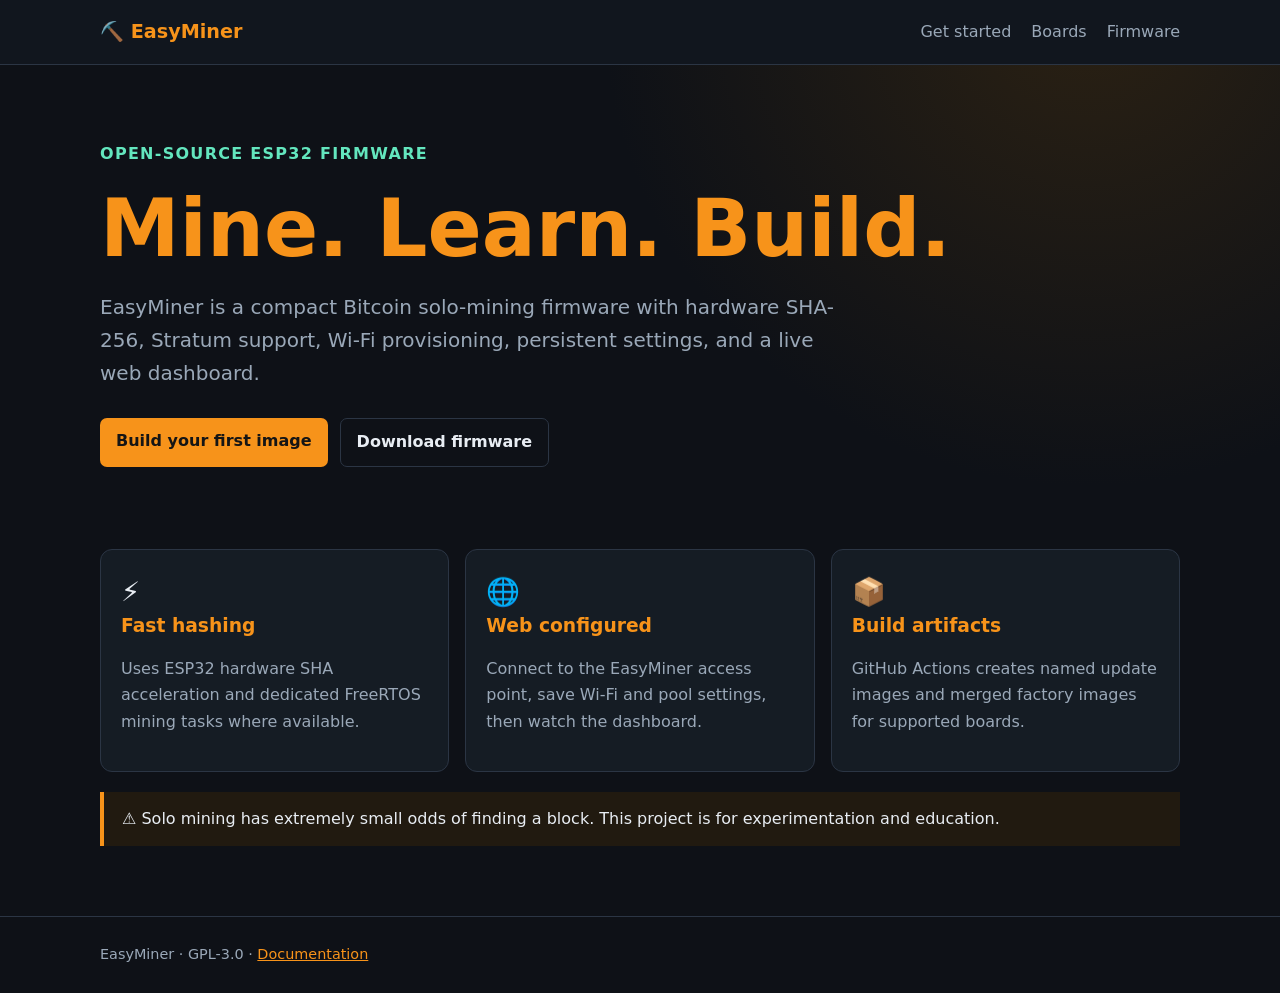
==== docs/index.html @ faf9efa2 "publish code" ====
<!doctype html>
<html lang="en"><head><meta charset="utf-8"><meta name="viewport" content="width=device-width,initial-scale=1"><meta name="description" content="EasyMiner open-source Bitcoin solo-mining firmware for ESP32"><title>EasyMiner · ESP32 Bitcoin miner</title><link rel="stylesheet" href="style.css"></head>
<body><nav class="nav"><div class="wrap"><a class="brand" href="index.html">⛏️ EasyMiner</a><a href="getting-started.html">Get started</a><a href="boards.html">Boards</a><a href="firmware.html">Firmware</a></div></nav>
<main class="wrap"><section class="hero"><div class="eyebrow">Open-source ESP32 firmware</div><h1>Mine. Learn. Build.</h1><p class="lead">EasyMiner is a compact Bitcoin solo-mining firmware with hardware SHA-256, Stratum support, Wi-Fi provisioning, persistent settings, and a live web dashboard.</p><div class="actions"><a class="button" href="getting-started.html">Build your first image</a><a class="button alt" href="firmware.html">Download firmware</a></div></section>
<section class="grid"><article class="card"><div class="icon">⚡</div><h3>Fast hashing</h3><p class="muted">Uses ESP32 hardware SHA acceleration and dedicated FreeRTOS mining tasks where available.</p></article><article class="card"><div class="icon">🌐</div><h3>Web configured</h3><p class="muted">Connect to the EasyMiner access point, save Wi-Fi and pool settings, then watch the dashboard.</p></article><article class="card"><div class="icon">📦</div><h3>Build artifacts</h3><p class="muted">GitHub Actions creates named update images and merged factory images for supported boards.</p></article></section>
<div class="notice">⚠️ Solo mining has extremely small odds of finding a block. This project is for experimentation and education.</div></main><footer class="footer"><div class="wrap">EasyMiner · GPL-3.0 · <a href="getting-started.html">Documentation</a></div></footer></body></html>
---- docs/style.css ----
:root{color-scheme:dark;--bg:#0e1117;--panel:#171d26;--line:#2b3544;--text:#e8edf3;--muted:#9aa8b8;--orange:#f7931a;--green:#63e6be}*{box-sizing:border-box}body{margin:0;background:radial-gradient(circle at 85% 0,#2b2113 0,transparent 33%),var(--bg);color:var(--text);font:16px/1.65 system-ui,-apple-system,Segoe UI,sans-serif}a{color:var(--orange)}.wrap{width:min(1080px,calc(100% - 32px));margin:auto}.nav{border-bottom:1px solid var(--line);background:#11161e;position:sticky;top:0;z-index:2}.nav .wrap{display:flex;align-items:center;gap:20px;min-height:64px}.brand{font-weight:800;color:var(--orange);font-size:1.2rem;text-decoration:none;margin-right:auto}.nav a:not(.brand){text-decoration:none;color:var(--muted);padding:6px 0}.nav a:not(.brand):hover{color:var(--text)}.hero{padding:76px 0 54px}.eyebrow{color:var(--green);font-weight:700;letter-spacing:.08em;text-transform:uppercase}.hero h1{font-size:clamp(2.4rem,7vw,5rem);line-height:1.05;margin:.25em 0;color:var(--orange)}h1,h2,h3{line-height:1.2}h2{margin-top:2.2rem}.lead{font-size:1.25rem;color:var(--muted);max-width:760px}.actions{display:flex;gap:12px;flex-wrap:wrap;margin:28px 0}.button{background:var(--orange);color:#151515;border-radius:7px;padding:10px 16px;text-decoration:none;font-weight:700}.button.alt{background:transparent;color:var(--text);border:1px solid var(--line)}.grid{display:grid;grid-template-columns:repeat(auto-fit,minmax(220px,1fr));gap:16px}.card{border:1px solid var(--line);background:rgba(23,29,38,.9);border-radius:12px;padding:20px}.card h3{margin-top:0;color:var(--orange)}.icon{font-size:1.7rem}.muted{color:var(--muted)}code,pre{font-family:ui-monospace,SFMono-Regular,Menlo,monospace}code{color:#ffd28e}pre{overflow:auto;background:#090c11;border:1px solid var(--line);border-radius:8px;padding:16px;color:#d9e2ec}.table{width:100%;border-collapse:collapse;margin:18px 0}.table th,.table td{text-align:left;padding:11px;border-bottom:1px solid var(--line);vertical-align:top}.table th{color:var(--orange)}.notice{border-left:4px solid var(--orange);background:#211a10;padding:14px 18px;margin:20px 0}.footer{border-top:1px solid var(--line);margin-top:70px;padding:26px 0;color:var(--muted);font-size:.9rem}@media(max-width:680px){.nav .wrap{gap:10px}.nav a:not(.brand){font-size:.86rem}.hero{padding-top:48px}}
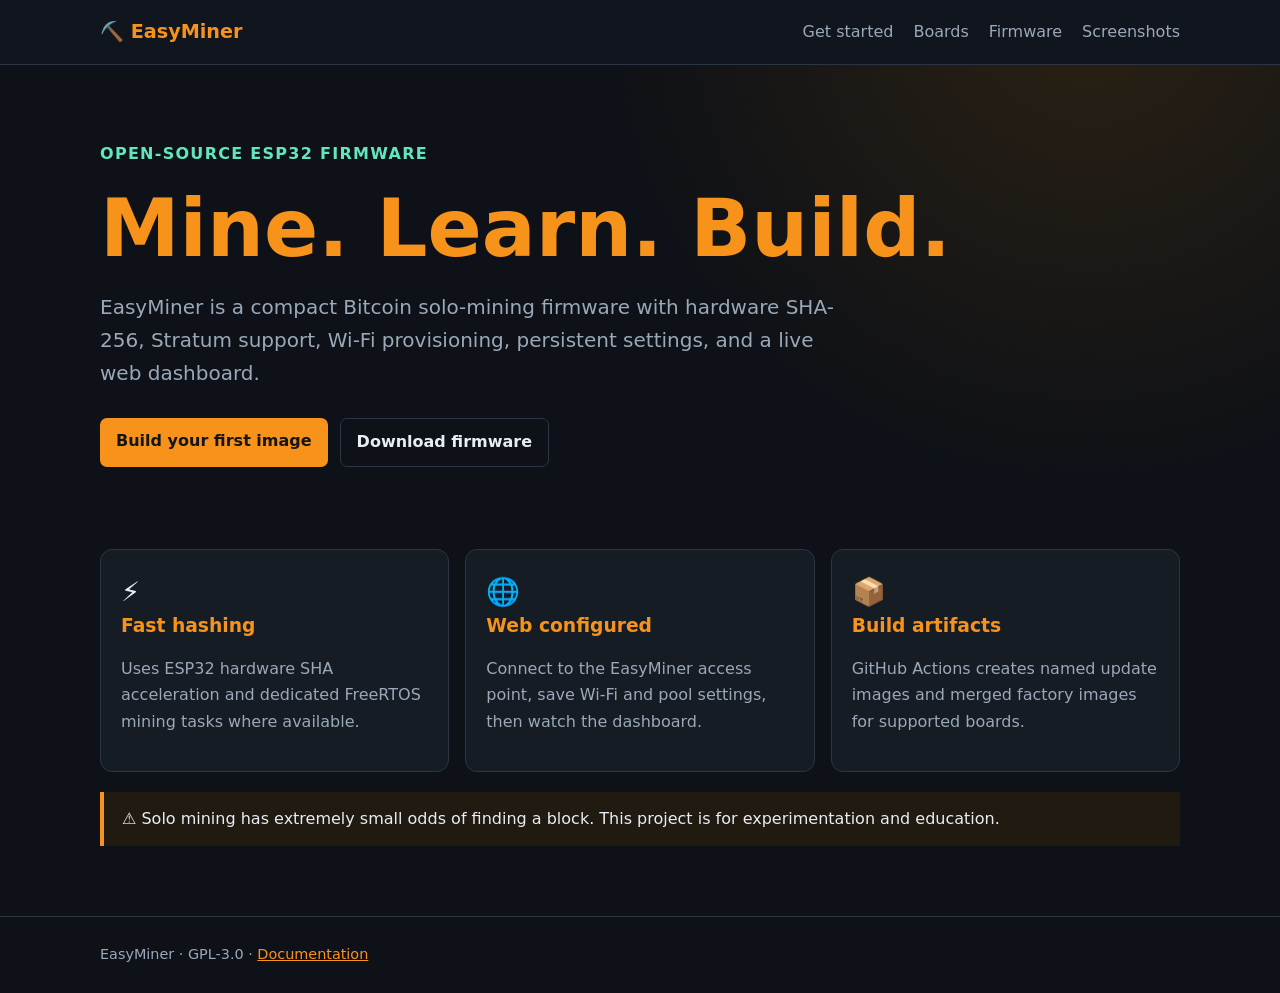
==== commit 56b5bf47: "add sbam version, update all code of webpages and add screenshots" ====
--- a/docs/index.html
+++ b/docs/index.html
@@ -1,6 +1,6 @@
 <!doctype html>
 <html lang="en"><head><meta charset="utf-8"><meta name="viewport" content="width=device-width,initial-scale=1"><meta name="description" content="EasyMiner open-source Bitcoin solo-mining firmware for ESP32"><title>EasyMiner · ESP32 Bitcoin miner</title><link rel="stylesheet" href="style.css"></head>
-<body><nav class="nav"><div class="wrap"><a class="brand" href="index.html">⛏️ EasyMiner</a><a href="getting-started.html">Get started</a><a href="boards.html">Boards</a><a href="firmware.html">Firmware</a></div></nav>
+<body><nav class="nav"><div class="wrap"><a class="brand" href="index.html">⛏️ EasyMiner</a><a href="getting-started.html">Get started</a><a href="boards.html">Boards</a><a href="firmware.html">Firmware</a><a href="screenshots.html">Screenshots</a></div></nav>
 <main class="wrap"><section class="hero"><div class="eyebrow">Open-source ESP32 firmware</div><h1>Mine. Learn. Build.</h1><p class="lead">EasyMiner is a compact Bitcoin solo-mining firmware with hardware SHA-256, Stratum support, Wi-Fi provisioning, persistent settings, and a live web dashboard.</p><div class="actions"><a class="button" href="getting-started.html">Build your first image</a><a class="button alt" href="firmware.html">Download firmware</a></div></section>
 <section class="grid"><article class="card"><div class="icon">⚡</div><h3>Fast hashing</h3><p class="muted">Uses ESP32 hardware SHA acceleration and dedicated FreeRTOS mining tasks where available.</p></article><article class="card"><div class="icon">🌐</div><h3>Web configured</h3><p class="muted">Connect to the EasyMiner access point, save Wi-Fi and pool settings, then watch the dashboard.</p></article><article class="card"><div class="icon">📦</div><h3>Build artifacts</h3><p class="muted">GitHub Actions creates named update images and merged factory images for supported boards.</p></article></section>
 <div class="notice">⚠️ Solo mining has extremely small odds of finding a block. This project is for experimentation and education.</div></main><footer class="footer"><div class="wrap">EasyMiner · GPL-3.0 · <a href="getting-started.html">Documentation</a></div></footer></body></html>
--- a/docs/style.css
+++ b/docs/style.css
@@ -1 +1,11 @@
 :root{color-scheme:dark;--bg:#0e1117;--panel:#171d26;--line:#2b3544;--text:#e8edf3;--muted:#9aa8b8;--orange:#f7931a;--green:#63e6be}*{box-sizing:border-box}body{margin:0;background:radial-gradient(circle at 85% 0,#2b2113 0,transparent 33%),var(--bg);color:var(--text);font:16px/1.65 system-ui,-apple-system,Segoe UI,sans-serif}a{color:var(--orange)}.wrap{width:min(1080px,calc(100% - 32px));margin:auto}.nav{border-bottom:1px solid var(--line);background:#11161e;position:sticky;top:0;z-index:2}.nav .wrap{display:flex;align-items:center;gap:20px;min-height:64px}.brand{font-weight:800;color:var(--orange);font-size:1.2rem;text-decoration:none;margin-right:auto}.nav a:not(.brand){text-decoration:none;color:var(--muted);padding:6px 0}.nav a:not(.brand):hover{color:var(--text)}.hero{padding:76px 0 54px}.eyebrow{color:var(--green);font-weight:700;letter-spacing:.08em;text-transform:uppercase}.hero h1{font-size:clamp(2.4rem,7vw,5rem);line-height:1.05;margin:.25em 0;color:var(--orange)}h1,h2,h3{line-height:1.2}h2{margin-top:2.2rem}.lead{font-size:1.25rem;color:var(--muted);max-width:760px}.actions{display:flex;gap:12px;flex-wrap:wrap;margin:28px 0}.button{background:var(--orange);color:#151515;border-radius:7px;padding:10px 16px;text-decoration:none;font-weight:700}.button.alt{background:transparent;color:var(--text);border:1px solid var(--line)}.grid{display:grid;grid-template-columns:repeat(auto-fit,minmax(220px,1fr));gap:16px}.card{border:1px solid var(--line);background:rgba(23,29,38,.9);border-radius:12px;padding:20px}.card h3{margin-top:0;color:var(--orange)}.icon{font-size:1.7rem}.muted{color:var(--muted)}code,pre{font-family:ui-monospace,SFMono-Regular,Menlo,monospace}code{color:#ffd28e}pre{overflow:auto;background:#090c11;border:1px solid var(--line);border-radius:8px;padding:16px;color:#d9e2ec}.table{width:100%;border-collapse:collapse;margin:18px 0}.table th,.table td{text-align:left;padding:11px;border-bottom:1px solid var(--line);vertical-align:top}.table th{color:var(--orange)}.notice{border-left:4px solid var(--orange);background:#211a10;padding:14px 18px;margin:20px 0}.footer{border-top:1px solid var(--line);margin-top:70px;padding:26px 0;color:var(--muted);font-size:.9rem}@media(max-width:680px){.nav .wrap{gap:10px}.nav a:not(.brand){font-size:.86rem}.hero{padding-top:48px}}
+.nav a[aria-current="page"]{color:var(--text)}
+.screenshot-section{scroll-margin-top:100px;padding-bottom:20px}
+.screenshot-grid{display:grid;grid-template-columns:repeat(3,minmax(0,1fr));gap:16px}
+.screenshot-card{margin:0;padding:12px;border:1px solid var(--line);background:var(--panel);border-radius:12px}
+.screenshot-card a{display:block;border-radius:6px;overflow:hidden}
+.screenshot-card img{display:block;width:100%;height:360px;object-fit:contain;object-position:top;background:var(--bg)}
+.screenshot-card figcaption{padding-top:12px;color:var(--muted)}
+.screenshot-card a:focus-visible,.button:focus-visible{outline:2px solid var(--orange);outline-offset:4px}
+.table-scroll{overflow-x:auto}
+@media(max-width:680px){.nav .wrap{flex-wrap:wrap;padding:12px 0;gap:8px 16px}.nav .brand{flex-basis:100%}.screenshot-grid{grid-template-columns:1fr}.screenshot-section{scroll-margin-top:140px}}
